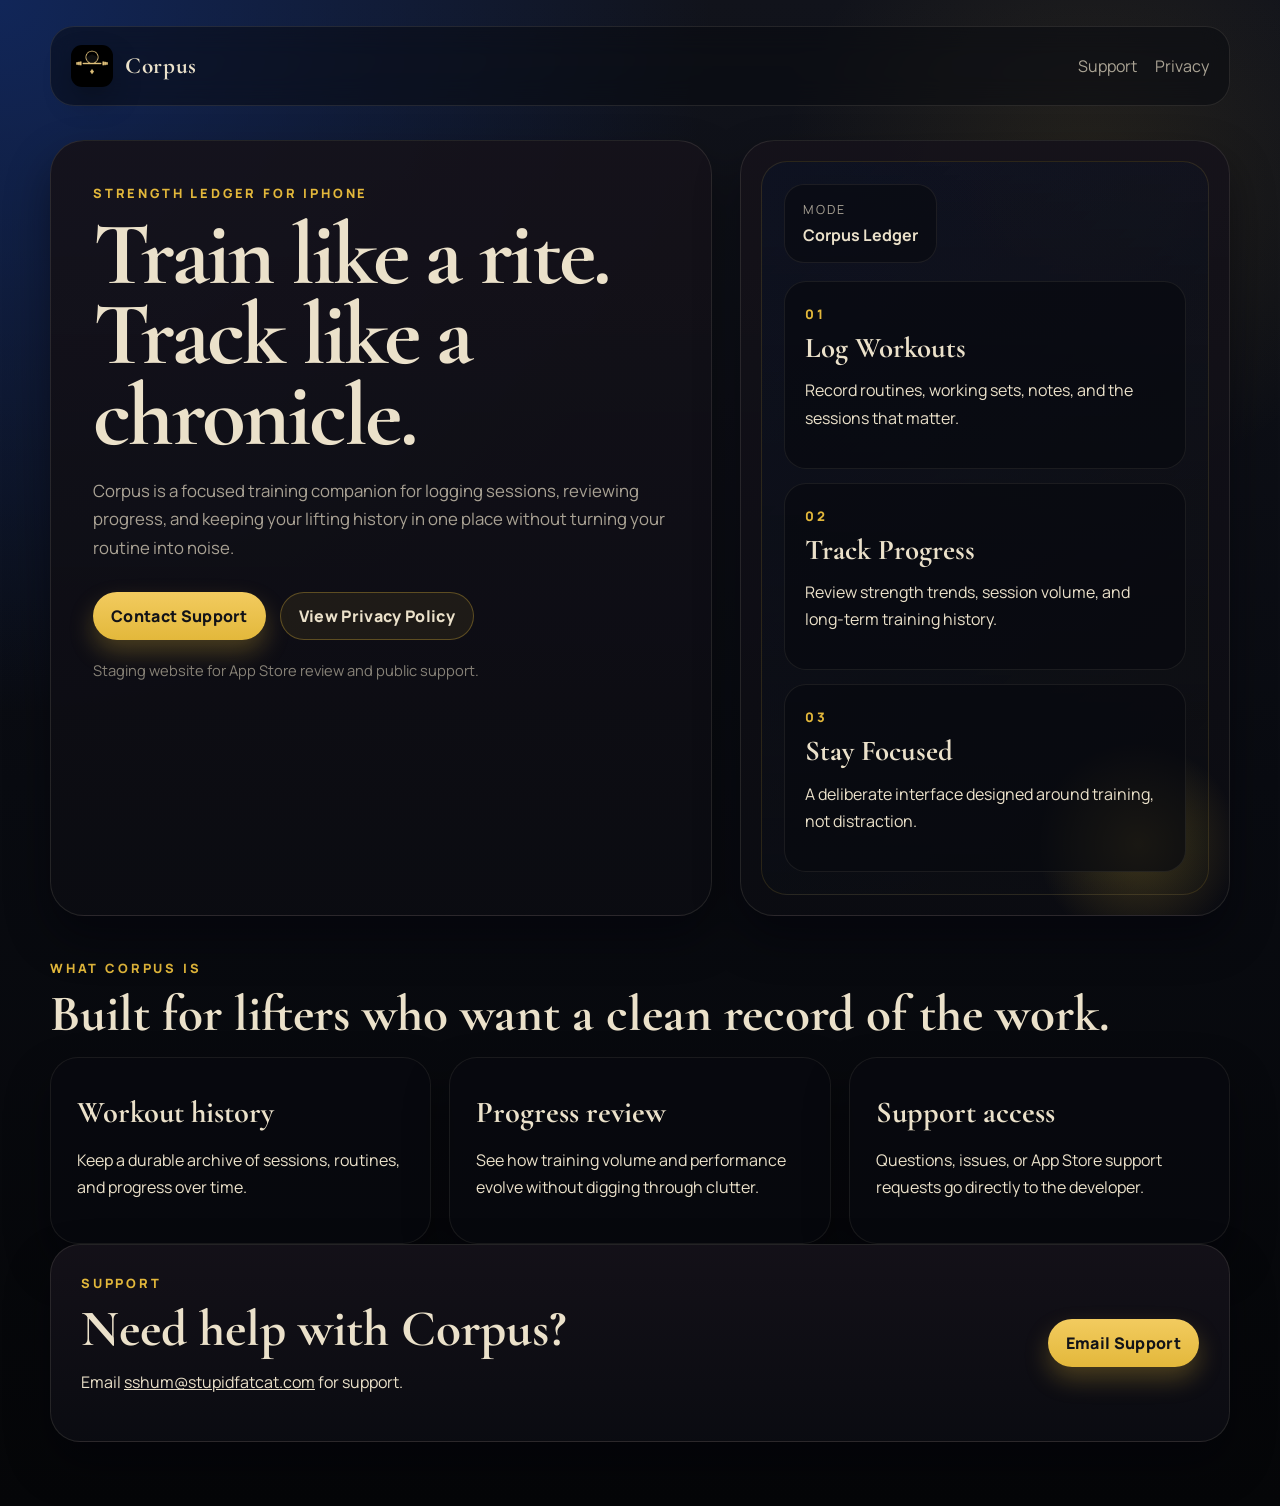
==== index.html @ 45aef00e "Initial GitHub Pages site for Corpus" ====
<!DOCTYPE html>
<html lang="en">
<head>
  <meta charset="UTF-8">
  <meta name="viewport" content="width=device-width, initial-scale=1.0">
  <title>Corpus</title>
  <meta
    name="description"
    content="Corpus is a ritual-styled strength training log for tracking workouts, progress, and recovery on iPhone."
  >
  <link rel="preconnect" href="https://fonts.googleapis.com">
  <link rel="preconnect" href="https://fonts.gstatic.com" crossorigin>
  <link
    href="https://fonts.googleapis.com/css2?family=Cormorant+Garamond:wght@500;600;700&family=Manrope:wght@400;500;600;700;800&display=swap"
    rel="stylesheet"
  >
  <link rel="stylesheet" href="./styles.css">
  <link rel="icon" type="image/png" href="./assets/app-icon.png">
</head>
<body>
  <div class="page-shell">
    <header class="hero">
      <nav class="topbar">
        <div class="brand-mark">
          <img src="./assets/app-icon.png" alt="Corpus app icon" class="brand-icon">
          <span class="brand-word">Corpus</span>
        </div>
        <div class="topbar-links">
          <a href="mailto:sshum@stupidfatcat.com">Support</a>
          <a href="./privacy.html">Privacy</a>
        </div>
      </nav>

      <section class="hero-grid">
        <div class="hero-copy">
          <p class="eyebrow">Strength Ledger for iPhone</p>
          <h1>Train like a rite.<br>Track like a chronicle.</h1>
          <p class="lede">
            Corpus is a focused training companion for logging sessions, reviewing progress,
            and keeping your lifting history in one place without turning your routine into noise.
          </p>
          <div class="hero-actions">
            <a class="button primary" href="mailto:sshum@stupidfatcat.com">Contact Support</a>
            <a class="button secondary" href="./privacy.html">View Privacy Policy</a>
          </div>
          <p class="meta">
            Staging website for App Store review and public support.
          </p>
        </div>

        <div class="hero-panel">
          <div class="panel-frame">
            <div class="panel-glow"></div>
            <div class="stat-card">
              <span class="stat-label">Mode</span>
              <strong>Corpus Ledger</strong>
            </div>
            <div class="feature-list">
              <article>
                <span>01</span>
                <h2>Log Workouts</h2>
                <p>Record routines, working sets, notes, and the sessions that matter.</p>
              </article>
              <article>
                <span>02</span>
                <h2>Track Progress</h2>
                <p>Review strength trends, session volume, and long-term training history.</p>
              </article>
              <article>
                <span>03</span>
                <h2>Stay Focused</h2>
                <p>A deliberate interface designed around training, not distraction.</p>
              </article>
            </div>
          </div>
        </div>
      </section>
    </header>

    <main>
      <section class="section">
        <div class="section-heading">
          <p class="eyebrow">What Corpus Is</p>
          <h2>Built for lifters who want a clean record of the work.</h2>
        </div>
        <div class="card-grid">
          <article class="info-card">
            <h3>Workout history</h3>
            <p>Keep a durable archive of sessions, routines, and progress over time.</p>
          </article>
          <article class="info-card">
            <h3>Progress review</h3>
            <p>See how training volume and performance evolve without digging through clutter.</p>
          </article>
          <article class="info-card">
            <h3>Support access</h3>
            <p>Questions, issues, or App Store support requests go directly to the developer.</p>
          </article>
        </div>
      </section>

      <section class="section support-strip">
        <div>
          <p class="eyebrow">Support</p>
          <h2>Need help with Corpus?</h2>
          <p>Email <a href="mailto:sshum@stupidfatcat.com">sshum@stupidfatcat.com</a> for support.</p>
        </div>
        <a class="button primary" href="mailto:sshum@stupidfatcat.com">Email Support</a>
      </section>
    </main>
  </div>
</body>
</html>
---- styles.css ----
:root {
  --bg: #090b11;
  --bg-top: #11285f;
  --bg-panel: rgba(24, 19, 26, 0.9);
  --bg-panel-strong: rgba(15, 14, 20, 0.94);
  --text: #ebe1ca;
  --muted: rgba(235, 225, 202, 0.7);
  --gold: #e3b83b;
  --gold-soft: rgba(227, 184, 59, 0.16);
  --line: rgba(235, 225, 202, 0.11);
  --shadow: rgba(2, 3, 8, 0.45);
  --max-width: 1180px;
}

* {
  box-sizing: border-box;
}

html {
  scroll-behavior: smooth;
}

body {
  margin: 0;
  min-height: 100vh;
  color: var(--text);
  background:
    radial-gradient(circle at top left, rgba(17, 40, 95, 0.9), transparent 36%),
    radial-gradient(circle at 85% 12%, rgba(227, 184, 59, 0.1), transparent 18%),
    linear-gradient(180deg, #11131b 0%, var(--bg) 52%, #050608 100%);
  font-family: "Manrope", sans-serif;
}

body::before {
  content: "";
  position: fixed;
  inset: 0;
  pointer-events: none;
  background-image:
    linear-gradient(rgba(255, 255, 255, 0.03) 1px, transparent 1px),
    linear-gradient(90deg, rgba(255, 255, 255, 0.03) 1px, transparent 1px);
  background-size: 44px 44px;
  mask-image: linear-gradient(180deg, rgba(0, 0, 0, 0.3), black 25%, transparent 100%);
  opacity: 0.18;
}

a {
  color: inherit;
}

.page-shell {
  width: min(calc(100% - 32px), var(--max-width));
  margin: 0 auto;
  padding: 20px 0 64px;
}

.narrow-shell {
  max-width: 860px;
}

.topbar,
.hero-grid,
.card-grid,
.support-strip {
  animation: rise 700ms ease both;
}

.topbar {
  display: flex;
  align-items: center;
  justify-content: space-between;
  gap: 16px;
  padding: 18px 20px;
  border: 1px solid var(--line);
  border-radius: 24px;
  background: rgba(8, 10, 16, 0.52);
  backdrop-filter: blur(14px);
}

.brand-mark {
  display: flex;
  align-items: center;
  gap: 12px;
}

.brand-icon {
  width: 42px;
  height: 42px;
  border-radius: 11px;
  box-shadow: 0 14px 28px rgba(0, 0, 0, 0.25);
}

.brand-word,
h1,
h2,
h3 {
  font-family: "Cormorant Garamond", serif;
}

.brand-word {
  font-size: 1.45rem;
  font-weight: 700;
  letter-spacing: 0.03em;
}

.topbar-links {
  display: flex;
  align-items: center;
  gap: 18px;
}

.topbar-links a,
.back-link {
  color: var(--muted);
  text-decoration: none;
}

.topbar-links a:hover,
.back-link:hover,
.support-strip a:hover {
  color: var(--gold);
}

.hero {
  padding-top: 6px;
}

.hero-grid {
  display: grid;
  grid-template-columns: 1.15fr 0.85fr;
  gap: 28px;
  padding: 34px 0 18px;
}

.hero-copy,
.hero-panel,
.info-card,
.support-strip,
.policy-card,
.subpage-header {
  border: 1px solid var(--line);
  background: linear-gradient(180deg, rgba(21, 18, 26, 0.92), rgba(11, 12, 18, 0.96));
  box-shadow: 0 22px 44px var(--shadow);
}

.hero-copy,
.subpage-header {
  border-radius: 34px;
  padding: 42px;
}

.eyebrow {
  margin: 0 0 10px;
  color: var(--gold);
  font-size: 0.8rem;
  font-weight: 800;
  letter-spacing: 0.22em;
  text-transform: uppercase;
}

h1 {
  margin: 0;
  font-size: clamp(3.4rem, 7vw, 5.7rem);
  line-height: 0.9;
  letter-spacing: -0.03em;
}

.lede {
  max-width: 44rem;
  margin: 20px 0 0;
  color: var(--muted);
  font-size: 1.05rem;
  line-height: 1.7;
}

.hero-actions {
  display: flex;
  flex-wrap: wrap;
  gap: 14px;
  margin-top: 30px;
}

.button {
  display: inline-flex;
  align-items: center;
  justify-content: center;
  min-height: 48px;
  padding: 0 18px;
  border-radius: 999px;
  text-decoration: none;
  font-weight: 800;
  letter-spacing: 0.02em;
  transition: transform 180ms ease, box-shadow 180ms ease, border-color 180ms ease;
}

.button:hover {
  transform: translateY(-1px);
}

.button.primary {
  color: #121318;
  background: linear-gradient(180deg, #f2cb5f 0%, var(--gold) 100%);
  box-shadow: 0 12px 24px rgba(227, 184, 59, 0.28);
}

.button.secondary {
  border: 1px solid rgba(227, 184, 59, 0.32);
  background: rgba(227, 184, 59, 0.08);
  color: var(--text);
}

.meta {
  margin-top: 18px;
  color: rgba(235, 225, 202, 0.55);
  font-size: 0.92rem;
}

.hero-panel {
  position: relative;
  overflow: hidden;
  border-radius: 34px;
  padding: 20px;
}

.panel-frame {
  position: relative;
  min-height: 100%;
  padding: 22px;
  border-radius: 26px;
  border: 1px solid rgba(227, 184, 59, 0.14);
  background:
    linear-gradient(180deg, rgba(9, 11, 17, 0.42), rgba(9, 11, 17, 0.74)),
    linear-gradient(135deg, rgba(17, 40, 95, 0.3), rgba(227, 184, 59, 0.05));
}

.panel-glow {
  position: absolute;
  inset: auto -40px -60px auto;
  width: 220px;
  height: 220px;
  border-radius: 50%;
  background: radial-gradient(circle, rgba(227, 184, 59, 0.24), transparent 65%);
}

.stat-card {
  display: inline-flex;
  flex-direction: column;
  gap: 6px;
  padding: 16px 18px;
  border-radius: 20px;
  background: rgba(9, 11, 17, 0.68);
  border: 1px solid rgba(235, 225, 202, 0.08);
}

.stat-label {
  color: var(--muted);
  font-size: 0.78rem;
  letter-spacing: 0.18em;
  text-transform: uppercase;
}

.feature-list {
  display: grid;
  gap: 14px;
  margin-top: 18px;
}

.feature-list article,
.info-card {
  position: relative;
  padding: 20px;
  border-radius: 22px;
  background: rgba(8, 10, 16, 0.68);
  border: 1px solid rgba(235, 225, 202, 0.08);
}

.feature-list span {
  color: var(--gold);
  font-size: 0.82rem;
  font-weight: 800;
  letter-spacing: 0.2em;
}

h2 {
  margin: 0;
  font-size: clamp(2rem, 4vw, 3.4rem);
  line-height: 0.95;
}

h3 {
  margin: 10px 0 8px;
  font-size: 1.9rem;
}

.feature-list h2 {
  margin-top: 10px;
  font-size: 1.8rem;
}

p {
  line-height: 1.7;
}

.section {
  padding-top: 24px;
}

.section-heading {
  margin-bottom: 18px;
}

.card-grid {
  display: grid;
  grid-template-columns: repeat(3, minmax(0, 1fr));
  gap: 18px;
}

.info-card {
  border-radius: 28px;
  padding: 26px;
}

.support-strip {
  display: flex;
  align-items: center;
  justify-content: space-between;
  gap: 18px;
  border-radius: 30px;
  padding: 28px 30px;
}

.subpage-header {
  margin-top: 12px;
}

.policy-card {
  margin-top: 18px;
  border-radius: 30px;
  padding: 30px;
}

.policy-card section + section {
  margin-top: 20px;
  padding-top: 20px;
  border-top: 1px solid var(--line);
}

.policy-card h2 {
  font-size: 2rem;
  margin-bottom: 8px;
}

@keyframes rise {
  from {
    opacity: 0;
    transform: translateY(16px);
  }
  to {
    opacity: 1;
    transform: translateY(0);
  }
}

@media (max-width: 900px) {
  .hero-grid,
  .card-grid,
  .support-strip {
    grid-template-columns: 1fr;
    flex-direction: column;
    align-items: flex-start;
  }

  .hero-copy,
  .subpage-header,
  .policy-card {
    padding: 28px;
  }

  h1 {
    font-size: clamp(2.8rem, 14vw, 4.4rem);
  }
}

@media (max-width: 640px) {
  .page-shell {
    width: min(calc(100% - 20px), var(--max-width));
    padding-bottom: 42px;
  }

  .topbar {
    flex-direction: column;
    align-items: flex-start;
  }

  .topbar-links {
    gap: 14px;
  }

  .hero-copy,
  .hero-panel,
  .info-card,
  .support-strip,
  .subpage-header,
  .policy-card {
    border-radius: 24px;
  }
}
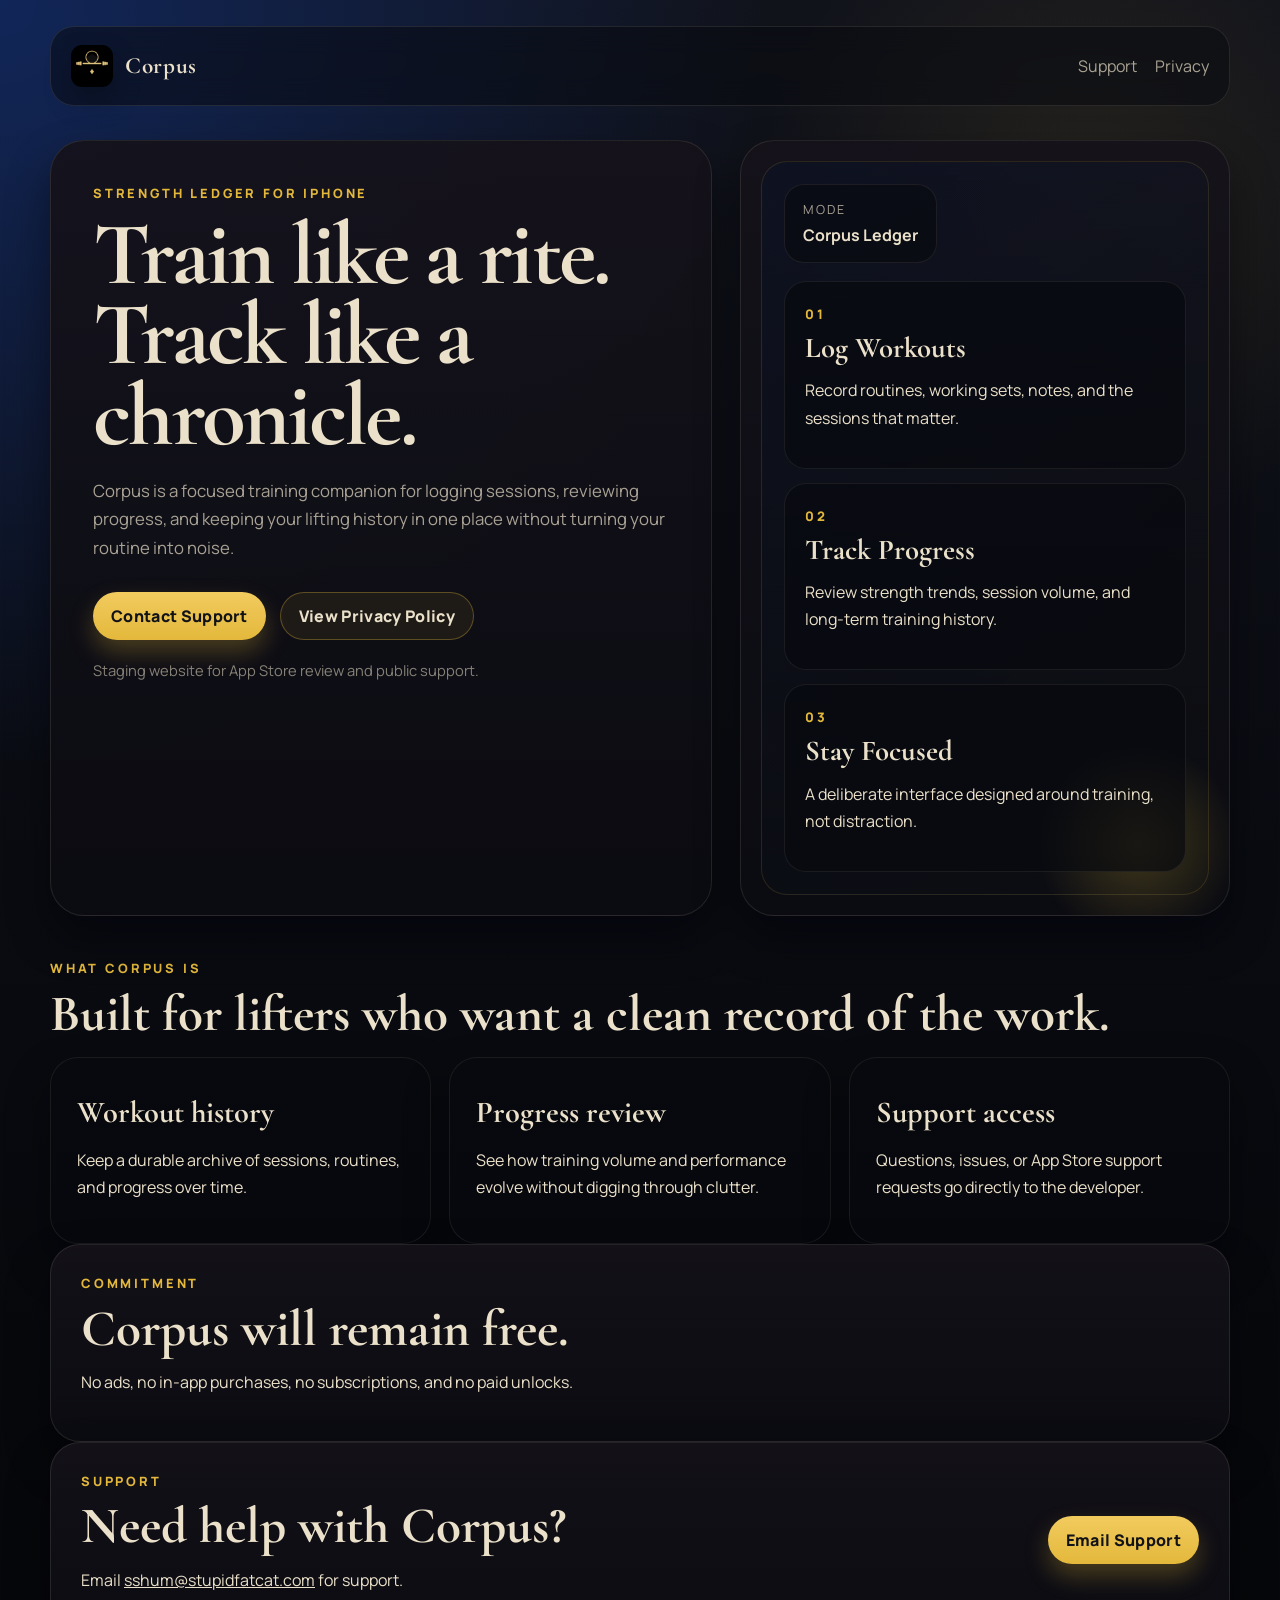
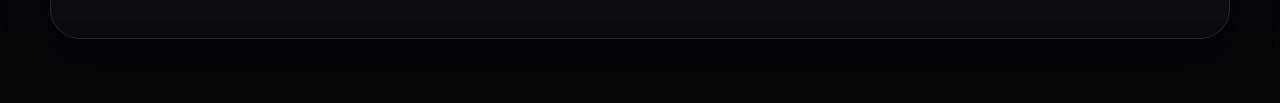
==== commit 4e085c67: "Add free forever statement to site copy" ====
--- a/index.html
+++ b/index.html
@@ -101,6 +101,14 @@
 
       <section class="section support-strip">
         <div>
+          <p class="eyebrow">Commitment</p>
+          <h2>Corpus will remain free.</h2>
+          <p>No ads, no in-app purchases, no subscriptions, and no paid unlocks.</p>
+        </div>
+      </section>
+
+      <section class="section support-strip">
+        <div>
           <p class="eyebrow">Support</p>
           <h2>Need help with Corpus?</h2>
           <p>Email <a href="mailto:sshum@stupidfatcat.com">sshum@stupidfatcat.com</a> for support.</p>
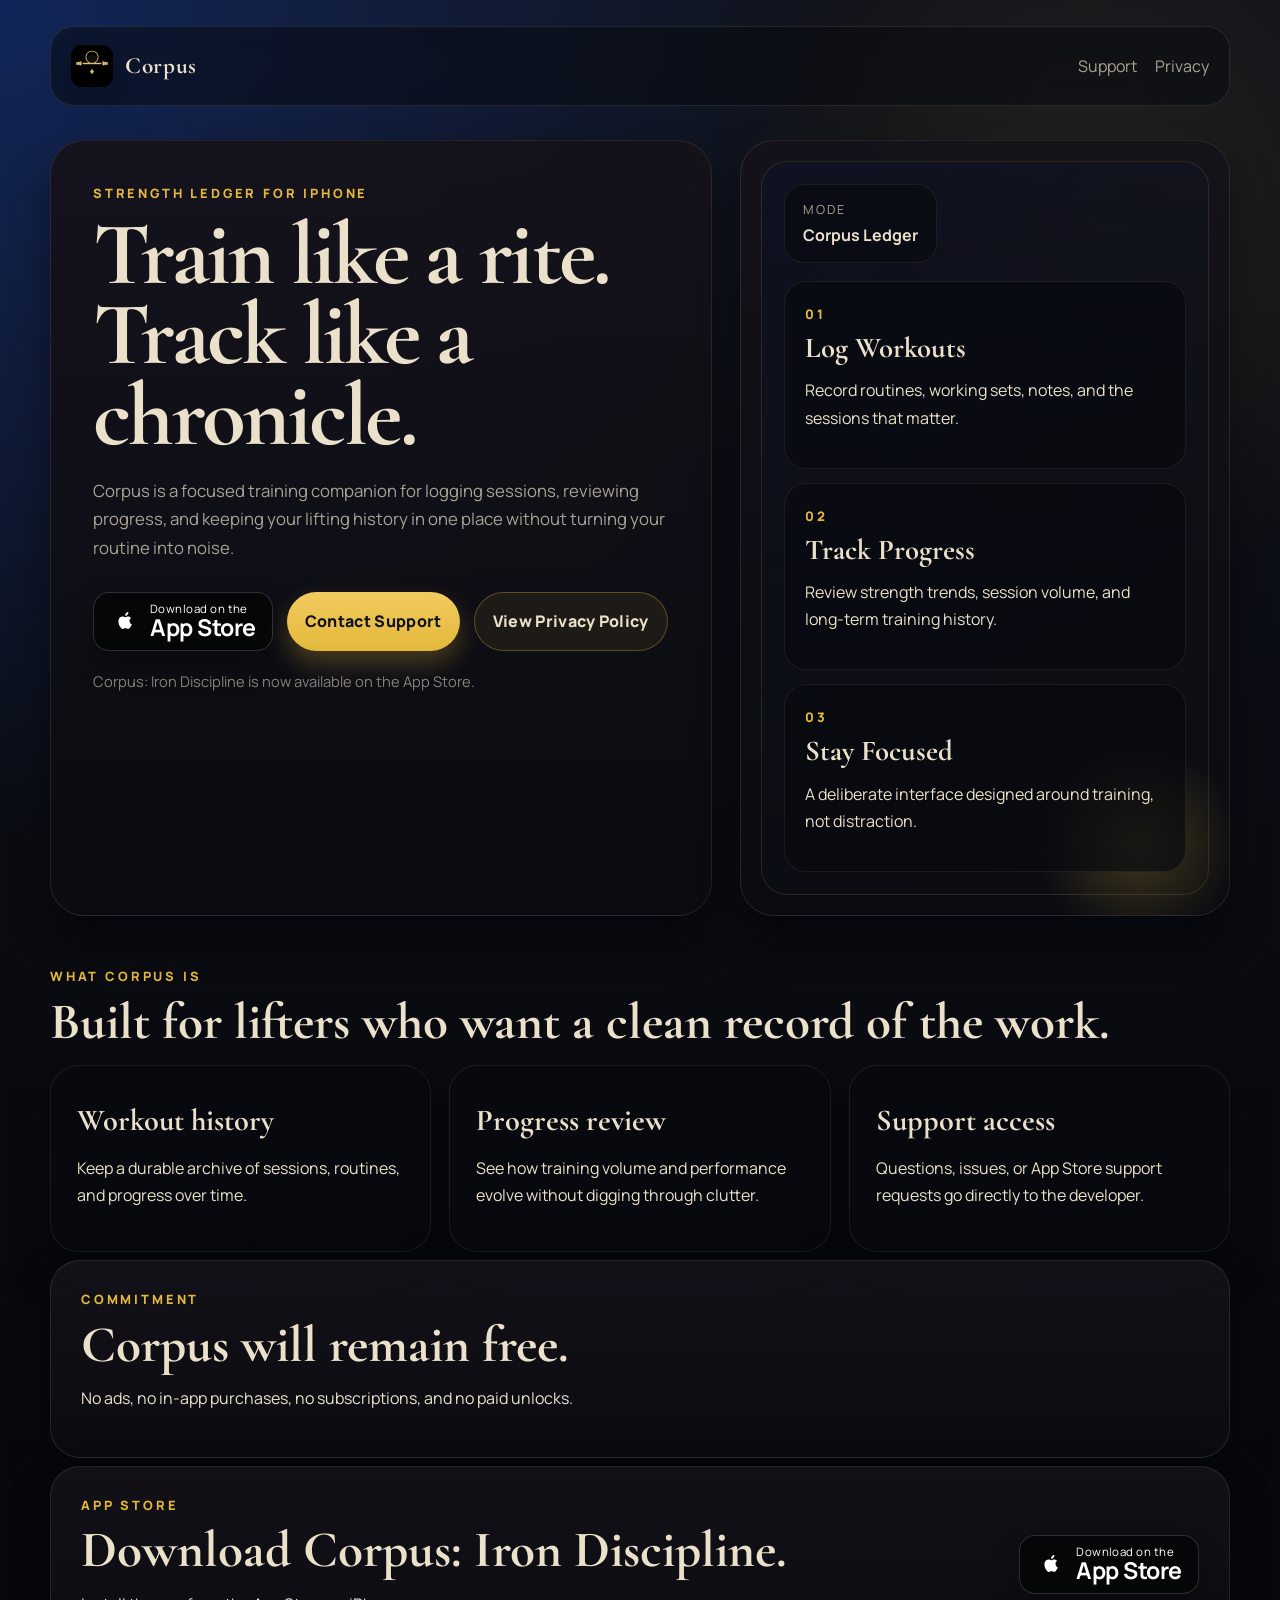
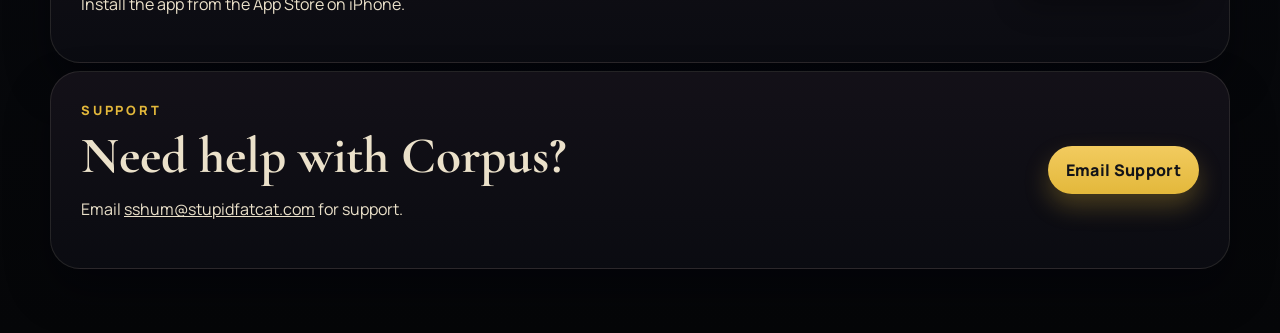
==== commit 8b254129: "Add App Store badge and store link" ====
--- a/index.html
+++ b/index.html
@@ -40,11 +40,26 @@
             and keeping your lifting history in one place without turning your routine into noise.
           </p>
           <div class="hero-actions">
+            <a
+              class="app-store-badge"
+              href="https://apps.apple.com/us/app/corpus-iron-discipline/id6760604438"
+              target="_blank"
+              rel="noreferrer"
+              aria-label="Download Corpus: Iron Discipline on the App Store"
+            >
+              <svg viewBox="0 0 24 24" aria-hidden="true">
+                <path d="M16.75 12.02c.02 2.18 1.91 2.9 1.93 2.91-.02.05-.3 1.02-.98 2.03-.59.88-1.21 1.75-2.17 1.77-.93.02-1.23-.55-2.3-.55-1.08 0-1.41.53-2.28.57-.93.03-1.64-.93-2.23-1.8-1.21-1.75-2.13-4.95-.89-7.1.62-1.07 1.72-1.74 2.92-1.76.91-.02 1.77.61 2.3.61.53 0 1.52-.75 2.56-.64.44.02 1.68.18 2.48 1.35-.06.04-1.48.87-1.46 2.61Zm-1.76-5.45c.49-.59.82-1.41.73-2.23-.7.03-1.54.47-2.04 1.06-.45.52-.84 1.35-.73 2.15.78.06 1.56-.39 2.04-.98Z"/>
+              </svg>
+              <span class="badge-copy">
+                <span class="badge-kicker">Download on the</span>
+                <span class="badge-title">App Store</span>
+              </span>
+            </a>
             <a class="button primary" href="mailto:sshum@stupidfatcat.com">Contact Support</a>
             <a class="button secondary" href="./privacy.html">View Privacy Policy</a>
           </div>
           <p class="meta">
-            Staging website for App Store review and public support.
+            Corpus: Iron Discipline is now available on the App Store.
           </p>
         </div>
 
@@ -109,6 +124,29 @@
 
       <section class="section support-strip">
         <div>
+          <p class="eyebrow">App Store</p>
+          <h2>Download Corpus: Iron Discipline.</h2>
+          <p>Install the app from the App Store on iPhone.</p>
+        </div>
+        <a
+          class="app-store-badge"
+          href="https://apps.apple.com/us/app/corpus-iron-discipline/id6760604438"
+          target="_blank"
+          rel="noreferrer"
+          aria-label="Download Corpus: Iron Discipline on the App Store"
+        >
+          <svg viewBox="0 0 24 24" aria-hidden="true">
+            <path d="M16.75 12.02c.02 2.18 1.91 2.9 1.93 2.91-.02.05-.3 1.02-.98 2.03-.59.88-1.21 1.75-2.17 1.77-.93.02-1.23-.55-2.3-.55-1.08 0-1.41.53-2.28.57-.93.03-1.64-.93-2.23-1.8-1.21-1.75-2.13-4.95-.89-7.1.62-1.07 1.72-1.74 2.92-1.76.91-.02 1.77.61 2.3.61.53 0 1.52-.75 2.56-.64.44.02 1.68.18 2.48 1.35-.06.04-1.48.87-1.46 2.61Zm-1.76-5.45c.49-.59.82-1.41.73-2.23-.7.03-1.54.47-2.04 1.06-.45.52-.84 1.35-.73 2.15.78.06 1.56-.39 2.04-.98Z"/>
+          </svg>
+          <span class="badge-copy">
+            <span class="badge-kicker">Download on the</span>
+            <span class="badge-title">App Store</span>
+          </span>
+        </a>
+      </section>
+
+      <section class="section support-strip">
+        <div>
           <p class="eyebrow">Support</p>
           <h2>Need help with Corpus?</h2>
           <p>Email <a href="mailto:sshum@stupidfatcat.com">sshum@stupidfatcat.com</a> for support.</p>
--- a/styles.css
+++ b/styles.css
@@ -209,6 +209,52 @@
   color: var(--text);
 }
 
+.app-store-badge {
+  display: inline-flex;
+  align-items: center;
+  gap: 12px;
+  min-height: 58px;
+  padding: 10px 16px;
+  border: 1px solid rgba(255, 255, 255, 0.16);
+  border-radius: 16px;
+  background: #050608;
+  color: #fff;
+  text-decoration: none;
+  box-shadow: 0 14px 28px rgba(0, 0, 0, 0.28);
+  transition: transform 180ms ease, box-shadow 180ms ease, border-color 180ms ease;
+}
+
+.app-store-badge:hover {
+  transform: translateY(-1px);
+  border-color: rgba(255, 255, 255, 0.28);
+  box-shadow: 0 18px 34px rgba(0, 0, 0, 0.32);
+  color: #fff;
+}
+
+.app-store-badge svg {
+  width: 28px;
+  height: 28px;
+  fill: currentColor;
+  flex: 0 0 auto;
+}
+
+.badge-copy {
+  display: flex;
+  flex-direction: column;
+  line-height: 1.05;
+}
+
+.badge-kicker {
+  font-size: 0.72rem;
+  letter-spacing: 0.04em;
+}
+
+.badge-title {
+  font-size: 1.45rem;
+  font-weight: 700;
+  letter-spacing: -0.02em;
+}
+
 .meta {
   margin-top: 18px;
   color: rgba(235, 225, 202, 0.55);
@@ -303,6 +349,7 @@
 
 .section {
   padding-top: 24px;
+  margin-top: 8px;
 }
 
 .section-heading {
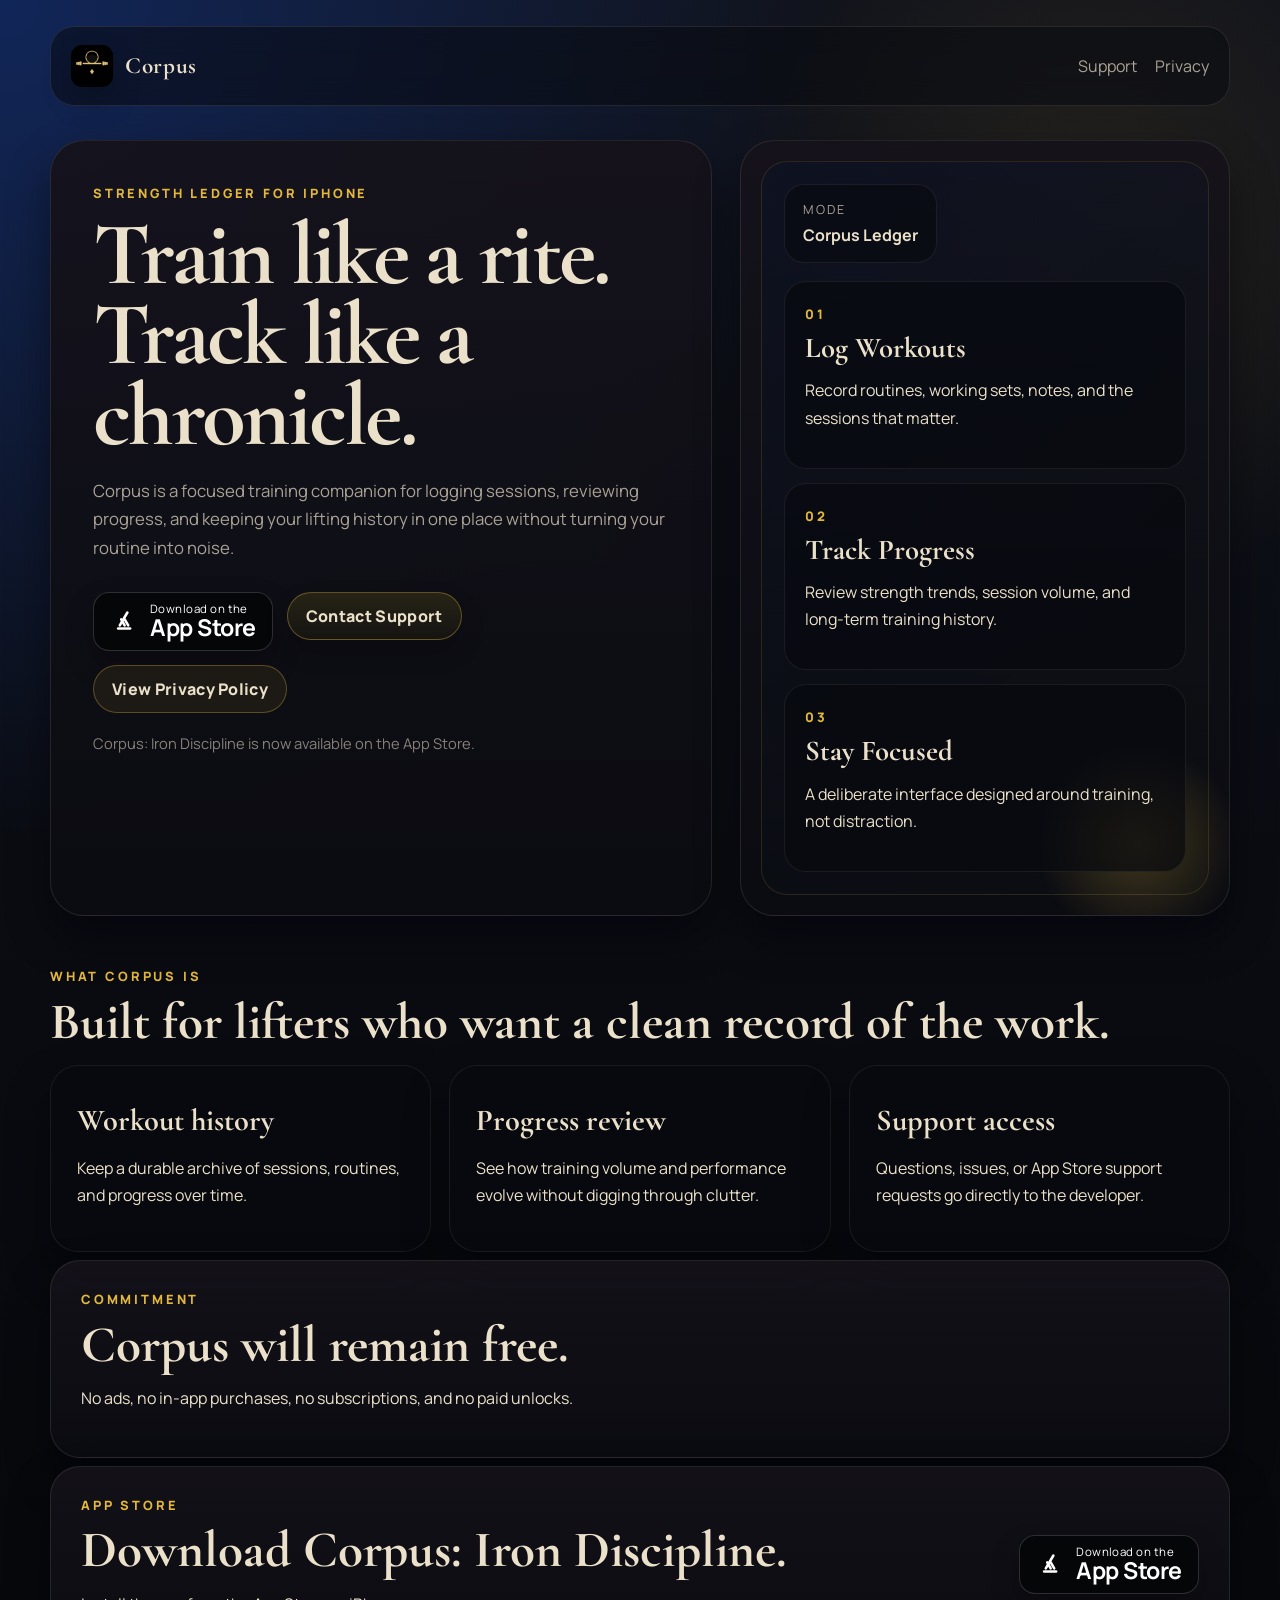
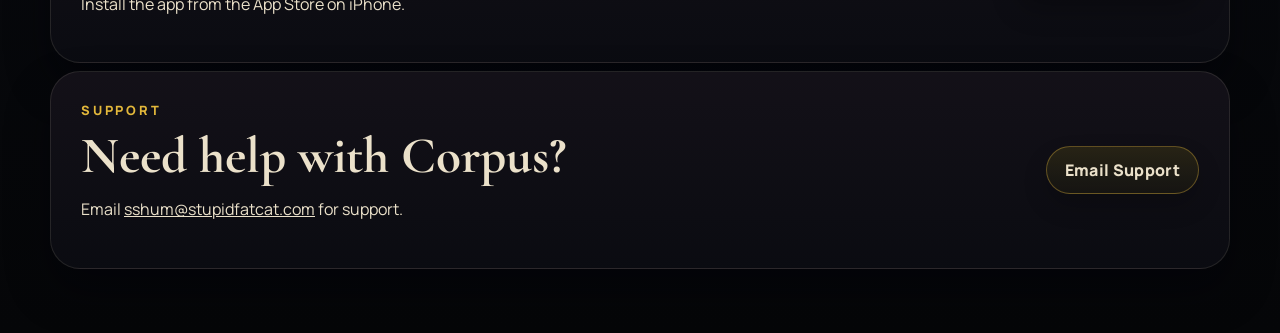
==== commit bcb04a31: "Refine hero actions and App Store badge" ====
--- a/index.html
+++ b/index.html
@@ -48,7 +48,10 @@
               aria-label="Download Corpus: Iron Discipline on the App Store"
             >
               <svg viewBox="0 0 24 24" aria-hidden="true">
-                <path d="M16.75 12.02c.02 2.18 1.91 2.9 1.93 2.91-.02.05-.3 1.02-.98 2.03-.59.88-1.21 1.75-2.17 1.77-.93.02-1.23-.55-2.3-.55-1.08 0-1.41.53-2.28.57-.93.03-1.64-.93-2.23-1.8-1.21-1.75-2.13-4.95-.89-7.1.62-1.07 1.72-1.74 2.92-1.76.91-.02 1.77.61 2.3.61.53 0 1.52-.75 2.56-.64.44.02 1.68.18 2.48 1.35-.06.04-1.48.87-1.46 2.61Zm-1.76-5.45c.49-.59.82-1.41.73-2.23-.7.03-1.54.47-2.04 1.06-.45.52-.84 1.35-.73 2.15.78.06 1.56-.39 2.04-.98Z"/>
+                <path d="M7 18.5h10.25"/>
+                <path d="M8.4 15.7 14.9 4.7"/>
+                <path d="M12.55 15.7 9.6 10.65"/>
+                <path d="M15.6 15.7 12.75 10.8"/>
               </svg>
               <span class="badge-copy">
                 <span class="badge-kicker">Download on the</span>
@@ -136,7 +139,10 @@
           aria-label="Download Corpus: Iron Discipline on the App Store"
         >
           <svg viewBox="0 0 24 24" aria-hidden="true">
-            <path d="M16.75 12.02c.02 2.18 1.91 2.9 1.93 2.91-.02.05-.3 1.02-.98 2.03-.59.88-1.21 1.75-2.17 1.77-.93.02-1.23-.55-2.3-.55-1.08 0-1.41.53-2.28.57-.93.03-1.64-.93-2.23-1.8-1.21-1.75-2.13-4.95-.89-7.1.62-1.07 1.72-1.74 2.92-1.76.91-.02 1.77.61 2.3.61.53 0 1.52-.75 2.56-.64.44.02 1.68.18 2.48 1.35-.06.04-1.48.87-1.46 2.61Zm-1.76-5.45c.49-.59.82-1.41.73-2.23-.7.03-1.54.47-2.04 1.06-.45.52-.84 1.35-.73 2.15.78.06 1.56-.39 2.04-.98Z"/>
+            <path d="M7 18.5h10.25"/>
+            <path d="M8.4 15.7 14.9 4.7"/>
+            <path d="M12.55 15.7 9.6 10.65"/>
+            <path d="M15.6 15.7 12.75 10.8"/>
           </svg>
           <span class="badge-copy">
             <span class="badge-kicker">Download on the</span>
--- a/styles.css
+++ b/styles.css
@@ -176,6 +176,7 @@
 .hero-actions {
   display: flex;
   flex-wrap: wrap;
+  align-items: flex-start;
   gap: 14px;
   margin-top: 30px;
 }
@@ -198,9 +199,12 @@
 }
 
 .button.primary {
-  color: #121318;
-  background: linear-gradient(180deg, #f2cb5f 0%, var(--gold) 100%);
-  box-shadow: 0 12px 24px rgba(227, 184, 59, 0.28);
+  color: var(--text);
+  border: 1px solid rgba(227, 184, 59, 0.36);
+  background:
+    linear-gradient(180deg, rgba(227, 184, 59, 0.14), rgba(227, 184, 59, 0.06)),
+    rgba(8, 10, 16, 0.9);
+  box-shadow: 0 12px 24px rgba(0, 0, 0, 0.18);
 }
 
 .button.secondary {
@@ -234,7 +238,11 @@
 .app-store-badge svg {
   width: 28px;
   height: 28px;
-  fill: currentColor;
+  fill: none;
+  stroke: currentColor;
+  stroke-width: 2.2;
+  stroke-linecap: round;
+  stroke-linejoin: round;
   flex: 0 0 auto;
 }
 
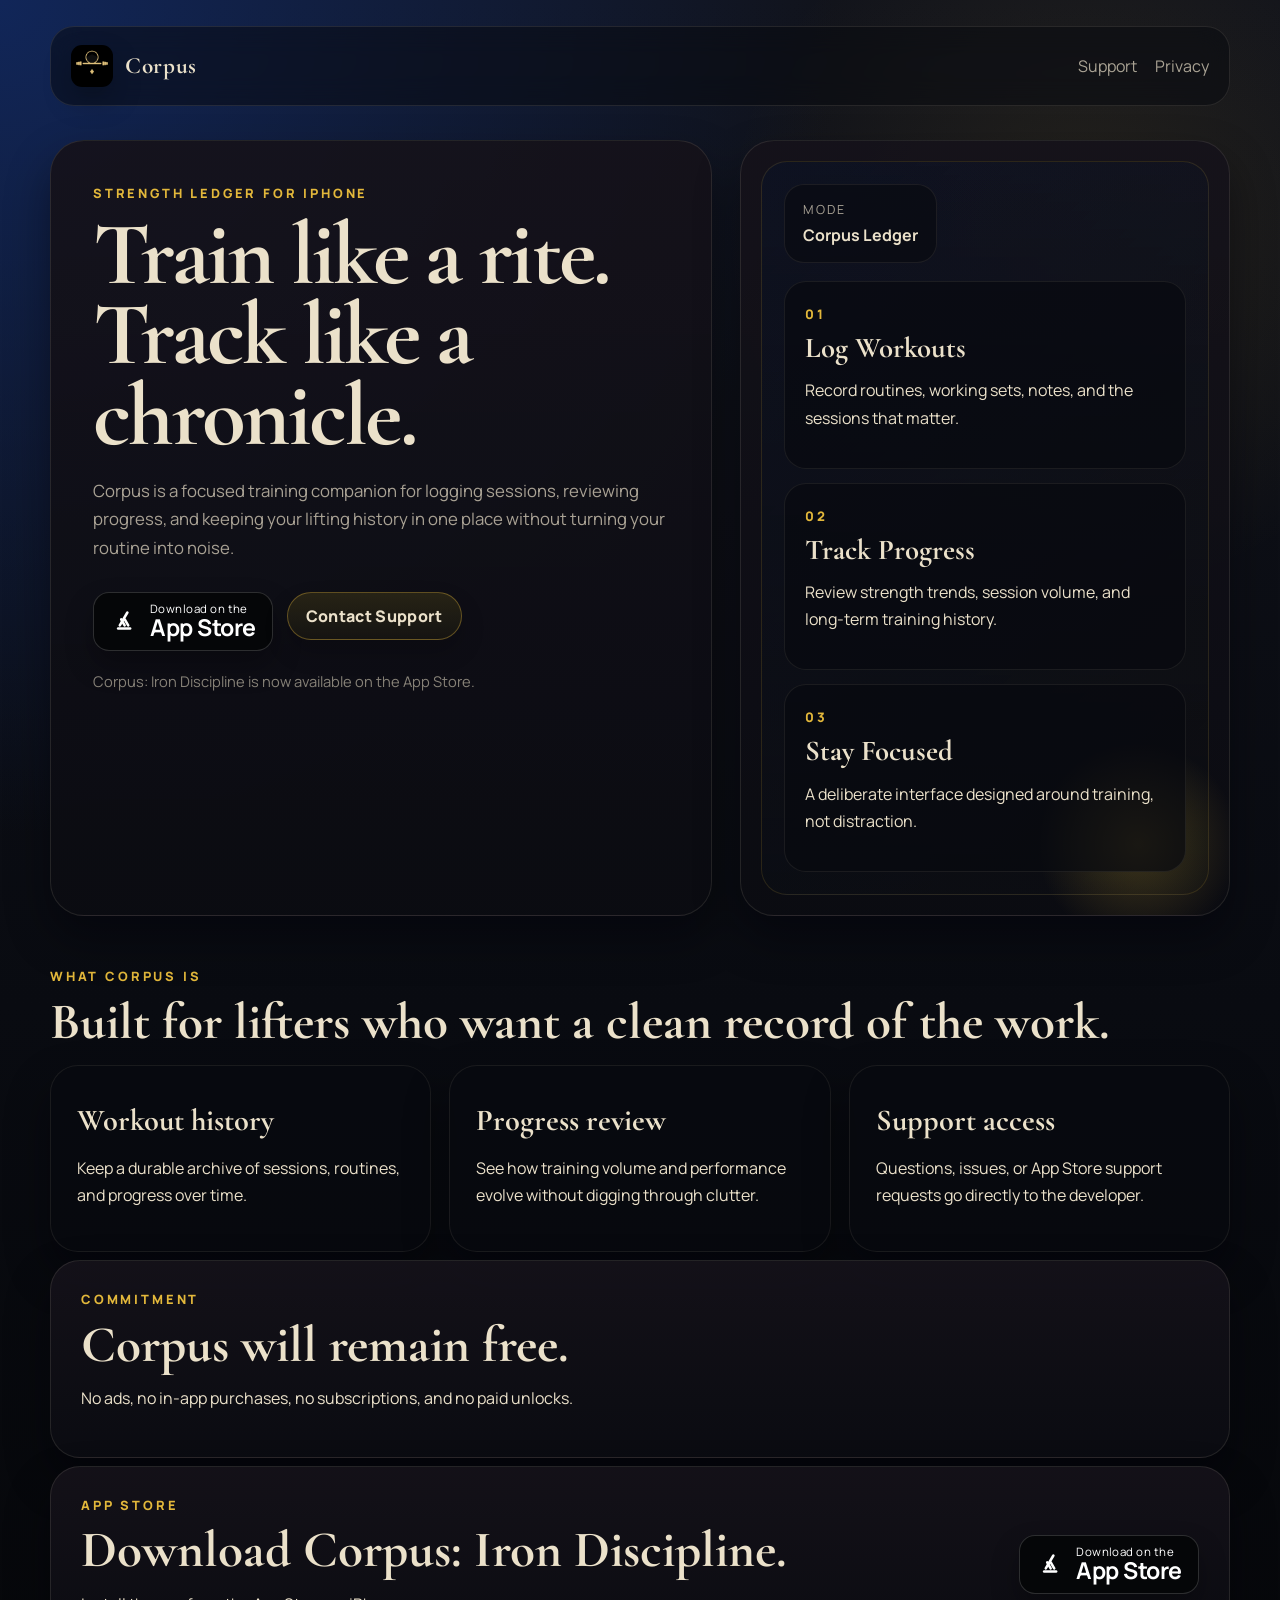
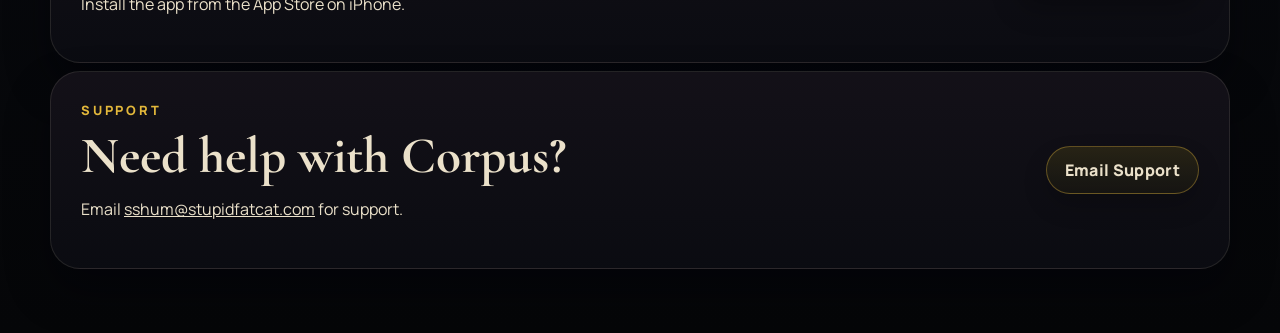
==== commit bf91ddc0: "Remove redundant hero privacy button" ====
--- a/index.html
+++ b/index.html
@@ -59,7 +59,6 @@
               </span>
             </a>
             <a class="button primary" href="mailto:sshum@stupidfatcat.com">Contact Support</a>
-            <a class="button secondary" href="./privacy.html">View Privacy Policy</a>
           </div>
           <p class="meta">
             Corpus: Iron Discipline is now available on the App Store.
